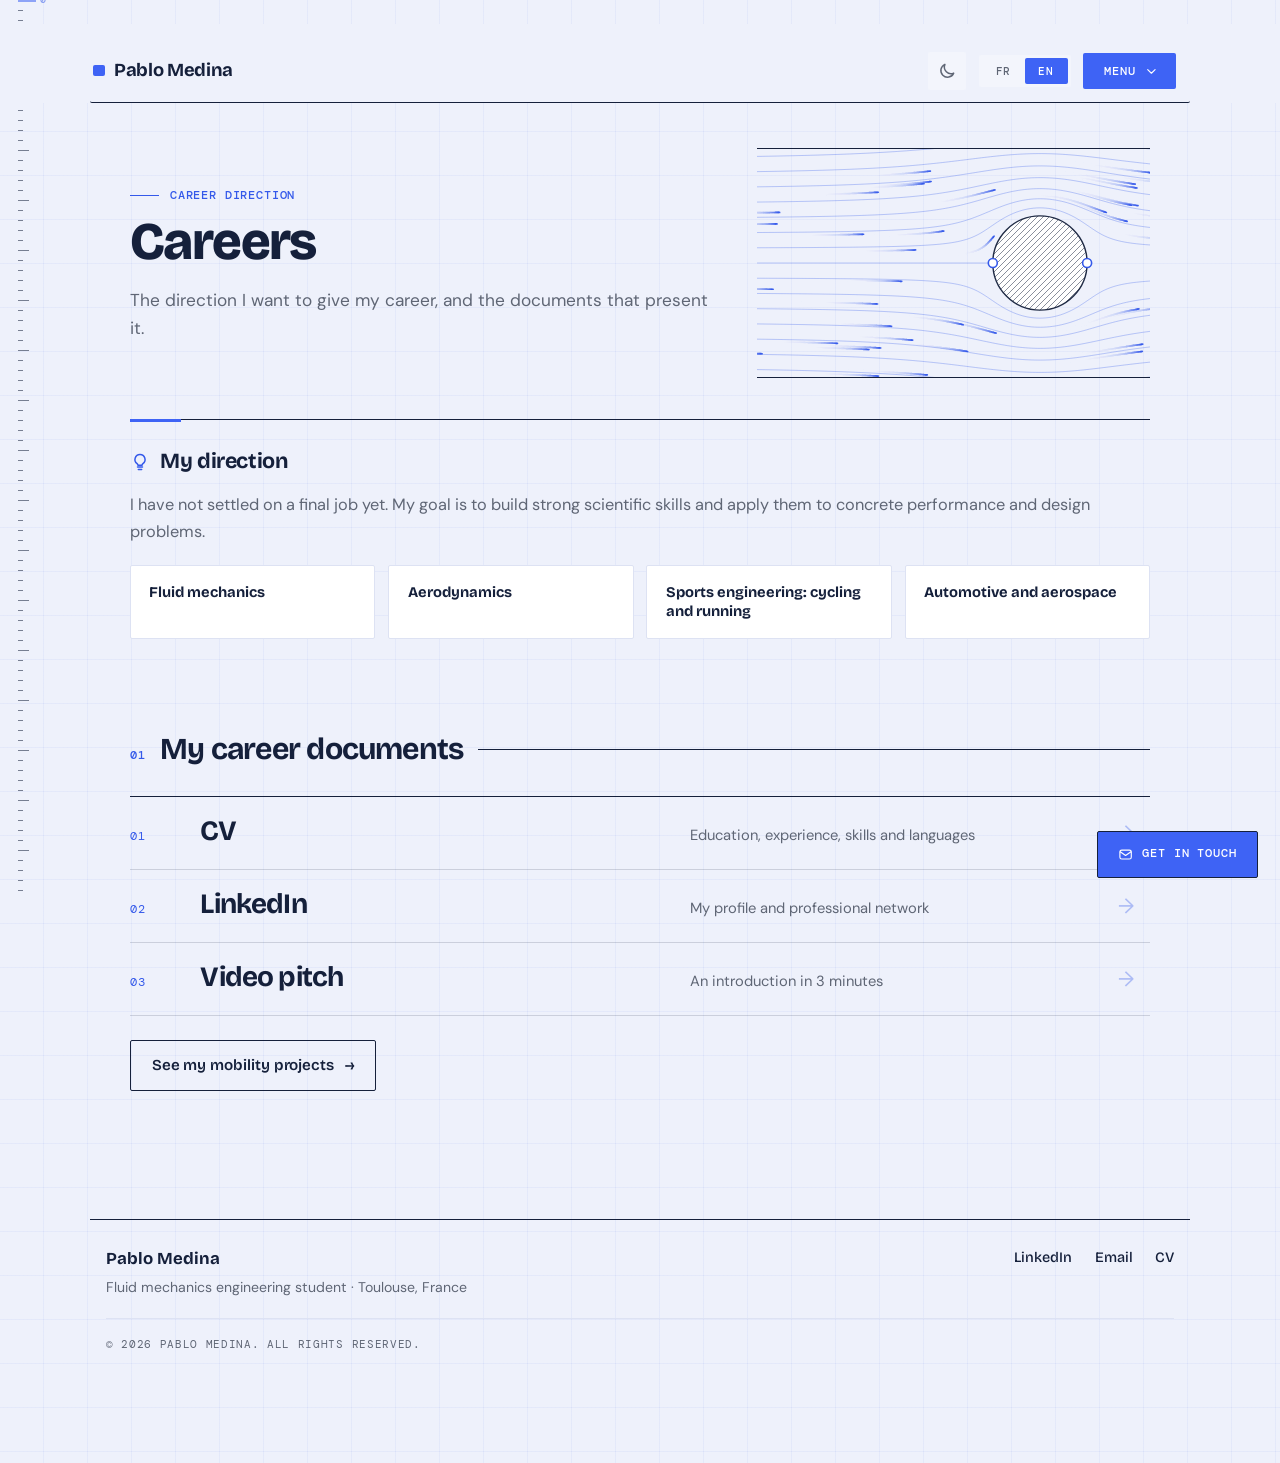
==== careers.html @ ebcaf53c "Add files via upload" ====
<!DOCTYPE html>
<html lang="fr">
<head>
<meta charset="UTF-8">
<meta name="viewport" content="width=device-width, initial-scale=1.0">
<script>try{if(localStorage.getItem('portfolio-theme')==='dark')document.documentElement.setAttribute('data-theme','dark')}catch(e){}
try{if(localStorage.getItem('portfolio-lang-v2')!=='fr'){document.documentElement.className+=' i18n-wait';setTimeout(function(){document.documentElement.className=document.documentElement.className.replace(' i18n-wait','')},1500)}}catch(e){}</script>
<style>.i18n-wait body{visibility:hidden}</style>
<title data-i18n="title_careers">Carrière — Pablo Medina</title>
<meta name="description" content="E-portfolio of Pablo Medina, fluid mechanics engineering student at ENSEEIHT: training and TIPE project, international mobility, career direction and sport.">
<meta property="og:type" content="website">
<meta property="og:site_name" content="Pablo Medina">
<meta property="og:title" content="Pablo Medina — E-portfolio">
<meta property="og:description" content="Fluid mechanics engineering student at ENSEEIHT. Training and TIPE project, international mobility, career direction and sport.">
<meta property="og:url" content="https://TON-PSEUDO.github.io/TON-DEPOT/careers.html">
<meta property="og:image" content="https://TON-PSEUDO.github.io/TON-DEPOT/og-image.png">
<meta property="og:image:width" content="1200">
<meta property="og:image:height" content="630">
<meta property="og:locale" content="en_US">
<meta property="og:locale:alternate" content="fr_FR">
<meta name="twitter:card" content="summary_large_image">
<meta name="theme-color" content="#3E63F5">
<link rel="preconnect" href="https://fonts.googleapis.com">
<link rel="preconnect" href="https://fonts.gstatic.com" crossorigin>
<link href="https://fonts.googleapis.com/css2?family=Bricolage+Grotesque:opsz,wght@12..96,500;12..96,600;12..96,700;12..96,800&family=DM+Sans:wght@400;500;600&family=DM+Mono:wght@400;500&display=swap" rel="stylesheet">
<link rel="stylesheet" href="style.css">
</head>
<body>

<header class="site-header">
  <div class="bar">
    <div class="logo"><a href="index.html">Pablo Medina</a></div>
    <div class="bar-right">
      <button type="button" class="theme-btn" aria-pressed="false"><svg class="i moon" viewBox="0 0 24 24" aria-hidden="true"><path d="M20 14.5A8 8 0 0 1 9.5 4a8 8 0 1 0 10.5 10.5z"/></svg><svg class="i sun" viewBox="0 0 24 24" aria-hidden="true"><circle cx="12" cy="12" r="4"/><path d="M12 2.5v2M12 19.5v2M4.6 4.6L6 6M18 18l1.4 1.4M2.5 12h2M19.5 12h2M4.6 19.4L6 18M18 6l1.4-1.4"/></svg><span class="sr-only" data-i18n="theme_label">Mode sombre</span></button>
      <div class="lang-switch" role="group" aria-label="Langue / Language"><button type="button" data-lang="fr" class="active" aria-pressed="true">FR</button><button type="button" data-lang="en" aria-pressed="false">EN</button></div>
      <button type="button" class="menu-btn" aria-expanded="false" aria-controls="menu-panel"><span data-i18n="menu_label">Menu</span><svg class="i" viewBox="0 0 24 24" aria-hidden="true"><path d="M6 9l6 6 6-6"/></svg></button>
    </div>
  </div>
  <nav id="menu-panel" class="menu-panel" hidden aria-label="Navigation">
    <ul class="menu-grid">
      <li><a class="menu-item" href="index.html"><span class="ico"><svg class="i" viewBox="0 0 24 24" aria-hidden="true"><path d="M3 11l9-8 9 8"/><path d="M5 10v10h14V10"/><path d="M10 20v-6h4v6"/></svg></span><span class="txt"><strong data-i18n="nav_home">Accueil</strong><span class="d" data-i18n="navd_home">Qui je suis, en un coup d'œil</span></span></a></li>
      <li><a class="menu-item" href="cours.html"><span class="ico"><svg class="i" viewBox="0 0 24 24" aria-hidden="true"><path d="M2 9l10-5 10 5-10 5z"/><path d="M6 11.5V16c0 1.5 3 3 6 3s6-1.5 6-3v-4.5"/></svg></span><span class="txt"><strong data-i18n="nav_courses">Cours d'ingénieur (projets)</strong><span class="d" data-i18n="navd_courses">Ma formation et mon TIPE sur l'amorti en course à pied</span></span></a></li>
      <li><a class="menu-item" href="civique.html"><span class="ico"><svg class="i" viewBox="0 0 24 24" aria-hidden="true"><path d="M12 20s-7-4.4-7-10a4 4 0 0 1 7-2.6A4 4 0 0 1 19 10c0 5.6-7 10-7 10z"/></svg></span><span class="txt"><strong data-i18n="nav_civic">Engagement citoyen</strong><span class="d" data-i18n="navd_civic">Fresque du Climat, clean walk et prévention HVSS</span></span></a></li>
      <li><a class="menu-item" href="mobilite.html"><span class="ico"><svg class="i" viewBox="0 0 24 24" aria-hidden="true"><circle cx="12" cy="12" r="9"/><path d="M3 12h18"/><path d="M12 3c2.8 3 2.8 15 0 18M12 3c-2.8 3-2.8 15 0 18"/></svg></span><span class="txt"><strong data-i18n="nav_mobility">Mobilité internationale</strong><span class="d" data-i18n="navd_mobility">Trois projets d'études ou de stage à l'étranger</span></span></a></li>
      <li><a class="menu-item" href="careers.html" aria-current="page"><span class="ico"><svg class="i" viewBox="0 0 24 24" aria-hidden="true"><rect x="3" y="7" width="18" height="13" rx="2"/><path d="M9 7V5a2 2 0 0 1 2-2h2a2 2 0 0 1 2 2v2M3 13h18"/></svg></span><span class="txt"><strong data-i18n="nav_careers">Carrière</strong><span class="d" data-i18n="navd_careers">Mon projet professionnel, CV, LinkedIn et pitch</span></span></a></li>
      <li><a class="menu-item" href="sport.html"><span class="ico"><svg class="i" viewBox="0 0 24 24" aria-hidden="true"><path d="M3 12h4l2.5-6 4 12 2.5-6H21"/></svg></span><span class="txt"><strong data-i18n="nav_sport">Sport et centres d'intérêt</strong><span class="d" data-i18n="navd_sport">La course à pied, le vélo et le cinéma</span></span></a></li>
    </ul>
  </nav>
</header>

<main class="page-card pg-careers">
  <div class="content">
    <div class="page-head">
      <div class="ph-text">
      
      <div class="eyebrow" data-i18n="car_eyebrow">Projet professionnel</div>
      <h1 class="page-title" data-i18n="car_h1">Carrière</h1>
      <p class="dek" data-i18n="car_dek">La direction que je souhaite donner à mon parcours, et les documents qui la présentent.</p>
      
      </div>
      <figure class="flowfig head-fig" data-flow="cyl"></figure>
    </div>

    <div class="record">
      <h2><span class="ico"><svg class="i" viewBox="0 0 24 24" aria-hidden="true"><path d="M9 18h6M10 21h4M12 3a6 6 0 0 0-3.5 10.9c.6.5 1 1.2 1 2.1h5c0-.9.4-1.6 1-2.1A6 6 0 0 0 12 3z"/></svg></span><span data-i18n="car_h">Ma direction</span></h2>
      <p style="margin:0.8rem 0 0;" data-i18n="car_p1">Je n'ai pas encore arrêté de métier définitif. Mon objectif est de développer des compétences scientifiques solides et de les appliquer à des problématiques concrètes de performance et de conception.</p>
      <div class="interests"><div class="fact"><span class="ico"><svg class="i" viewBox="0 0 24 24" aria-hidden="true"><path d="M9 18h6M10 21h4M12 3a6 6 0 0 0-3.5 10.9c.6.5 1 1.2 1 2.1h5c0-.9.4-1.6 1-2.1A6 6 0 0 0 12 3z"/></svg></span><strong data-i18n="car_i1">Mécanique des fluides</strong></div><div class="fact"><span class="ico"><svg class="i" viewBox="0 0 24 24" aria-hidden="true"><path d="M13 2L4 14h7l-1 8 9-12h-7z"/></svg></span><strong data-i18n="car_i2">Aérodynamique</strong></div><div class="fact"><span class="ico"><svg class="i" viewBox="0 0 24 24" aria-hidden="true"><path d="M3 12h4l2.5-6 4 12 2.5-6H21"/></svg></span><strong data-i18n="car_i3">Ingénierie du sport : cyclisme et course à pied</strong></div><div class="fact"><span class="ico"><svg class="i" viewBox="0 0 24 24" aria-hidden="true"><path d="M14.5 6.5a4 4 0 0 0-5 5L4 17l3 3 5.5-5.5a4 4 0 0 0 5-5L15 12l-3-3z"/></svg></span><strong data-i18n="car_i4">Automobile et aéronautique</strong></div></div>
    </div>

<h2 class="section-title" data-i18n="car_docs_h">Mes documents de carrière</h2>

    <div class="tiles">
      <a class="tile" href="cv.html"><span class="num">01</span><span class="tt"><strong data-i18n="nav_cv">CV</strong><span class="d" data-i18n="navd_cv">Formation, expérience, compétences et langues</span></span><span class="go" aria-hidden="true">→</span></a><a class="tile" href="linkedin.html"><span class="num">02</span><span class="tt"><strong data-i18n="nav_linkedin">LinkedIn</strong><span class="d" data-i18n="navd_linkedin">Mon profil et mon réseau professionnel</span></span><span class="go" aria-hidden="true">→</span></a><a class="tile" href="pitch.html"><span class="num">03</span><span class="tt"><strong data-i18n="nav_pitch">Pitch vidéo</strong><span class="d" data-i18n="navd_pitch">Me présenter en 3 minutes</span></span><span class="go" aria-hidden="true">→</span></a>
    </div>

    <div class="actions">
      <a class="btn ghost" href="mobilite.html" data-i18n="car_btn_mob">Voir mes projets de mobilité</a>
    </div>
  </div>
</main>

<footer class="site-footer">
  <div class="foot-main">
    <div>
      <div class="foot-name">Pablo Medina</div>
      <p data-i18n="foot_tag">Étudiant en ingénierie de mécanique des fluides · Toulouse, France</p>
    </div>
    <div class="foot-links">
      <a href="https://www.linkedin.com/in/pablo-medina-555391437" target="_blank" rel="noopener">LinkedIn</a>
      <a href="mailto:pablo.medina.perso@gmail.com" data-i18n="email_label">Email</a>
      <a href="cv.html" data-i18n="nav_cv">CV</a>
    </div>
  </div>
  <p class="foot-copy" data-i18n="foot_copy">© 2026 Pablo Medina. Tous droits réservés.</p>
</footer>
<a class="fab" href="mailto:pablo.medina.perso@gmail.com?subject=Contact%20via%20ton%20portfolio" aria-label="Contact" aria-haspopup="true"><svg class="i" viewBox="0 0 24 24" aria-hidden="true"><rect x="3" y="5" width="18" height="14" rx="3"/><path d="M3.5 7.5l8.5 6 8.5-6"/></svg><span data-i18n="fab_label">Me contacter</span></a>
<div class="fab-pop" hidden><p data-i18n="fab_write">Écris-moi à</p><strong class="addr">pablo.medina.perso@gmail.com</strong><div class="fab-actions"><button type="button" class="copy"><span class="t1" data-i18n="fab_copy">Copier l'adresse</span><span class="t2" data-i18n="fab_copied">Copié !</span></button><a href="https://mail.google.com/mail/?view=cm&amp;fs=1&amp;to=pablo.medina.perso@gmail.com&amp;su=Contact%20via%20ton%20portfolio" target="_blank" rel="noopener" data-i18n="fab_gmail">Ouvrir Gmail</a><a href="mailto:pablo.medina.perso@gmail.com?subject=Contact%20via%20ton%20portfolio" data-i18n="fab_app">Application mail</a></div></div>

<script src="menu.js"></script>
<script src="effects.js"></script>
<script src="flow.js"></script>
<script src="i18n.js"></script>
</body>
</html>
---- style.css ----
/* ==========================================================
   E-portfolio — carte blanche sur fond lavande, accent bleu
   ========================================================== */

:root {
  --bg: #EEF1FB;
  --card: #FFFFFF;
  --tint: #F3F5FC;
  --ink: #15203B;
  --ink-soft: #5F6675;
  --accent: #3459EA;
  --accent-dark: #2F4FD1;
  --accent-soft: #E7ECFF;
  --accent-fill: #3E63F5;
  --accent-fill-hover: #2F4FD1;
  --line: #ECEEF5;
  --track: #D5DCF4;
  --track-2: #D9DFF5;
  --rule: #DDE2F3;
  --fact-bg: rgba(255, 255, 255, 0.88);
  --map-dot: #C5CEEE;
  --max-w: 1100px;
  --font-display: "Bricolage Grotesque", "Segoe UI", system-ui, sans-serif;
  --font-body: "DM Sans", "Segoe UI", system-ui, sans-serif;
  --font-mono: "DM Mono", ui-monospace, "SFMono-Regular", Menlo, monospace;
  --r: 6px;
  --grid: rgba(52, 89, 234, 0.055);
  color-scheme: light;
}

/* Thème sombre : mêmes bleus, fonds nuit. --accent devient plus clair (texte lisible),
   --accent-fill reste le bleu d'origine (aplats avec texte blanc). */
:root[data-theme="dark"] {
  color-scheme: dark;
  --bg: #0B0F1D;
  --card: #141A2E;
  --tint: #1A2240;
  --ink: #E8ECFA;
  --ink-soft: #9DA8C7;
  --accent: #8BA0FF;
  --accent-dark: #5877FF;
  --accent-soft: #222C58;
  --accent-fill: #3E63F5;
  --accent-fill-hover: #5877FF;
  --line: #262F52;
  --track: #2E3A66;
  --track-2: #2A3560;
  --rule: #2A3458;
  --fact-bg: rgba(20, 26, 46, 0.82);
  --map-dot: #2B365F;
  --grid: rgba(139, 160, 255, 0.07);
}

* { box-sizing: border-box; }

html { scroll-behavior: smooth; }

body {
  margin: 0;
  padding: 2.5rem 1.5rem 2rem;
  background: var(--bg);
  color: var(--ink);
  font-family: var(--font-body);
  line-height: 1.6;
}

h1, h2, h3, .display {
  font-family: var(--font-display);
  font-weight: 700;
  color: var(--ink);
  margin: 0;
}

p { color: var(--ink-soft); margin: 0 0 1rem; }

a { color: var(--accent); text-decoration: none; }
a:hover { text-decoration: underline; }

:focus-visible { outline: 2px solid var(--accent); outline-offset: 3px; }

svg.i {
  width: 1.25em;
  height: 1.25em;
  fill: none;
  stroke: currentColor;
  stroke-width: 1.8;
  stroke-linecap: round;
  stroke-linejoin: round;
  flex: none;
}

/* ---------- Header: reste visible en haut de l'écran ---------- */

.site-header {
  position: sticky;
  top: 0.75rem;
  z-index: 50;
  max-width: var(--max-w);
  margin: 0 auto 1.25rem;
}

.bar {
  display: flex;
  align-items: center;
  justify-content: space-between;
  gap: 1rem;
  background: var(--card);
  border-radius: 18px;
  padding: 0.75rem 0.85rem 0.75rem 1.6rem;
  box-shadow: 0 18px 40px -26px rgba(21, 32, 59, 0.38);
}

.logo {
  font-family: var(--font-display);
  font-weight: 700;
  font-size: 1.15rem;
}
.logo a { color: var(--ink); }
.logo a:hover { text-decoration: none; }

.bar-right { display: flex; align-items: center; gap: 0.8rem; }

.lang-switch {
  display: inline-flex;
  background: var(--tint);
  border-radius: 999px;
  padding: 3px;
}
.lang-switch button {
  font-family: var(--font-display);
  font-weight: 600;
  font-size: 0.8rem;
  border: 0;
  background: transparent;
  color: var(--ink-soft);
  padding: 0.35rem 0.85rem;
  border-radius: 999px;
  cursor: pointer;
}
.lang-switch button:hover:not(.active) { color: var(--accent); }
.lang-switch button.active { background: var(--accent-fill); color: #fff; }

.menu-btn {
  display: inline-flex;
  align-items: center;
  gap: 0.5rem;
  font-family: var(--font-display);
  font-weight: 600;
  font-size: 0.88rem;
  color: #fff;
  background: var(--accent-fill);
  border: 0;
  border-radius: 999px;
  padding: 0.6rem 1.1rem 0.6rem 1.3rem;
  cursor: pointer;
}
.menu-btn:hover { background: var(--accent-fill-hover); }
.menu-btn svg { transition: transform 0.2s; }
.menu-btn[aria-expanded="true"] svg { transform: rotate(180deg); }

.menu-panel {
  position: absolute;
  left: 0;
  right: 0;
  top: calc(100% + 0.6rem);
  background: var(--card);
  border-radius: 22px;
  padding: 0.9rem;
  box-shadow: 0 34px 60px -30px rgba(21, 32, 59, 0.45);
}
.menu-panel[hidden] { display: none; }
.menu-panel:not([hidden]) { animation: menu-in 0.18s ease-out; }
@keyframes menu-in {
  from { opacity: 0; transform: translateY(-6px); }
  to { opacity: 1; transform: none; }
}

.menu-grid {
  display: grid;
  grid-template-columns: repeat(2, 1fr);
  gap: 0.3rem;
  list-style: none;
  margin: 0;
  padding: 0;
}

.menu-item {
  display: flex;
  align-items: flex-start;
  gap: 0.9rem;
  padding: 0.85rem 1rem;
  border-radius: 14px;
  color: var(--ink);
}
.menu-item:hover { background: var(--tint); text-decoration: none; }
.menu-item[aria-current="page"] { background: var(--accent-soft); }
.menu-item .ico {
  width: 42px;
  height: 42px;
  border-radius: 12px;
  background: var(--accent-soft);
  color: var(--accent);
  display: grid;
  place-items: center;
  flex: none;
}
.menu-item[aria-current="page"] .ico { background: var(--accent-fill); color: #fff; }
.menu-item strong {
  display: block;
  font-family: var(--font-display);
  font-weight: 600;
  font-size: 0.95rem;
}
.menu-item .d {
  display: block;
  font-size: 0.85rem;
  line-height: 1.4;
  color: var(--ink-soft);
}

/* ---------- Page card ---------- */

.page-card {
  max-width: var(--max-w);
  margin: 0 auto;
  background: var(--card);
  border-radius: 28px;
  box-shadow: 0 40px 70px -40px rgba(21, 32, 59, 0.22);
  overflow: hidden;
}

.content {
  --px: 2.5rem;
  --pt: 3.5rem;
  position: relative;
  padding: var(--pt) var(--px) 4.5rem;
}

.eyebrow {
  font-family: var(--font-display);
  font-weight: 600;
  font-size: 0.85rem;
  color: var(--accent);
  margin-bottom: 0.6rem;
}

h1.page-title {
  font-size: clamp(1.8rem, 3.5vw, 2.3rem);
  margin-bottom: 1rem;
}

.dek { max-width: 56ch; font-size: 1.02rem; }

/* ---------- Lignes de courant (écoulement autour d'un cylindre) ---------- */

.flow {
  position: absolute;
  inset: 0;
  width: 100%;
  height: 100%;
  z-index: 0;
  pointer-events: none;
  -webkit-mask-image: linear-gradient(90deg, transparent 12%, #000 58%);
  mask-image: linear-gradient(90deg, transparent 12%, #000 58%);
}
.flow .line { fill: none; stroke: var(--accent); stroke-linecap: round; }
.flow .line.solid { stroke-width: 1.4; stroke-opacity: 0.14; }
.flow .line.dash {
  stroke-width: 2.2;
  stroke-opacity: 0.38;
  stroke-dasharray: 1 13;
  animation: flow calc(2.2s + var(--n, 0) * 0.32s) linear infinite;
}
.flow .body { fill: var(--accent-soft); fill-opacity: 0.6; }
@keyframes flow { to { stroke-dashoffset: -28; } }

/* ---------- Accueil ---------- */

.hero-zone {
  position: relative;
  margin: calc(-1 * var(--pt)) calc(-1 * var(--px)) 0;
  padding: calc(var(--pt) + 0.5rem) var(--px) 2.4rem;
}

.hero {
  position: relative;
  z-index: 1;
  display: grid;
  grid-template-columns: 1.25fr 0.75fr;
  gap: 2.5rem;
  align-items: center;
}

.hero h1 {
  font-size: clamp(1.9rem, 3vw, 2.45rem);
  line-height: 1.18;
  margin-bottom: 1.5rem;
}
.hero h1 .accent { color: var(--accent); }

.hero .dek { font-size: 1.05rem; margin-bottom: 1.8rem; }

.btn {
  display: inline-block;
  padding: 0.85rem 1.7rem;
  border-radius: 10px;
  font-family: var(--font-display);
  font-weight: 600;
  font-size: 0.95rem;
  border: 2px solid var(--accent);
}
.btn.primary { background: var(--accent-fill); border-color: var(--accent-fill); color: #fff; }
.btn.primary:hover { background: var(--accent-fill-hover); border-color: var(--accent-fill-hover); text-decoration: none; }
.btn.ghost { color: var(--accent); background: transparent; }
.btn.ghost:hover { background: var(--accent-soft); text-decoration: none; }

.actions { display: flex; gap: 1rem; flex-wrap: wrap; margin-top: 1.5rem; }
.hero .actions { margin-top: 0; }

.social-row { display: flex; gap: 1.4rem; margin-top: 2rem; }
.social-row a {
  font-family: var(--font-display);
  font-weight: 600;
  font-size: 0.92rem;
  color: var(--ink);
}
.social-row a:hover { color: var(--accent); text-decoration: none; }

/* Photo : rectangle arrondi, aplat bleu incliné derrière */

.photo-block {
  position: relative;
  width: 100%;
  max-width: 340px;
  margin: 0 auto;
  aspect-ratio: 4 / 5;
}
.photo-block .backdrop {
  position: absolute;
  inset: 0;
  background: var(--accent-fill);
  border-radius: 32px;
  transform: rotate(-6deg);
}
.photo-block .frame {
  position: absolute;
  inset: 0;
  border-radius: 28px;
  overflow: hidden;
  background: var(--tint);
  border: 6px solid var(--card);
}
.photo-block img { width: 100%; height: 100%; object-fit: cover; display: block; }
.photo-block .placeholder {
  width: 100%;
  height: 100%;
  display: flex;
  align-items: center;
  justify-content: center;
  font-family: var(--font-display);
  font-size: 0.85rem;
  color: var(--ink-soft);
  text-align: center;
  padding: 1.5rem;
}
.photo-tag {
  position: absolute;
  left: -18px;
  bottom: 24px;
  z-index: 2;
  display: inline-flex;
  align-items: center;
  gap: 0.45rem;
  background: var(--card);
  border-radius: 999px;
  padding: 0.5rem 0.95rem;
  font-family: var(--font-display);
  font-weight: 600;
  font-size: 0.8rem;
  color: var(--ink);
  box-shadow: 0 14px 30px -14px rgba(21, 32, 59, 0.5);
}
.photo-tag svg { color: var(--accent); }

.facts {
  position: relative;
  z-index: 1;
  display: grid;
  grid-template-columns: repeat(4, 1fr);
  gap: 0.9rem;
  margin-top: 2.8rem;
}
.fact {
  background: var(--fact-bg);
  border: 1px solid var(--line);
  border-radius: 16px;
  padding: 1.05rem 1.15rem;
}
.fact .ico { color: var(--accent); display: block; margin-bottom: 0.55rem; font-size: 1.15rem; }
.fact strong {
  display: block;
  font-family: var(--font-display);
  font-weight: 700;
  font-size: 1rem;
  color: var(--ink);
}
.fact span.d { display: block; font-size: 0.85rem; line-height: 1.45; color: var(--ink-soft); margin-top: 0.15rem; }

.section-title { font-size: 1.4rem; margin: 2.6rem 0 1.1rem; }

.tiles {
  display: grid;
  grid-template-columns: repeat(6, 1fr);
  gap: 1rem;
}
a.tile {
  display: flex;
  flex-direction: column;
  gap: 0.8rem;
  padding: 1.3rem 1.4rem;
  background: var(--tint);
  border-radius: 18px;
  border: 2px solid transparent;
  color: var(--ink);
}
a.tile:hover { border-color: var(--accent); text-decoration: none; }
a.tile { grid-column: span 2; }
a.tile.wide { grid-column: span 4; }
a.tile.full { grid-column: span 6; flex-direction: row; align-items: center; gap: 1.2rem; }
a.tile .ico {
  width: 44px;
  height: 44px;
  border-radius: 13px;
  background: var(--accent-fill);
  color: #fff;
  display: grid;
  place-items: center;
}
a.tile strong {
  display: block;
  font-family: var(--font-display);
  font-weight: 700;
  font-size: 1.05rem;
}
a.tile .d { display: block; font-size: 0.9rem; line-height: 1.5; color: var(--ink-soft); margin-top: 0.15rem; }

.chips { display: flex; flex-wrap: wrap; gap: 0.6rem; }
.chip {
  display: inline-flex;
  align-items: center;
  gap: 0.5rem;
  padding: 0.5rem 1rem;
  border-radius: 999px;
  background: var(--accent-soft);
  color: var(--accent);
  font-family: var(--font-display);
  font-weight: 600;
  font-size: 0.85rem;
}
.chip.plain { background: var(--card); color: var(--ink); border: 1px solid var(--line); }

/* ---------- Pages intérieures ---------- */

.page-head {
  position: relative;
  overflow: hidden;
  margin: calc(-1 * var(--pt)) calc(-1 * var(--px)) 2rem;
  padding: calc(var(--pt) - 0.6rem) var(--px) 2.2rem;
  background: linear-gradient(180deg, var(--tint), var(--card));
  border-bottom: 1px solid var(--line);
}
.page-head > :not(.flow) { position: relative; z-index: 1; }
.page-head .dek { margin-bottom: 0; }

.record {
  background: var(--tint);
  border-radius: 18px;
  padding: 1.6rem 1.8rem;
  margin-bottom: 1.2rem;
}
.record h2 {
  display: flex;
  align-items: center;
  gap: 0.65rem;
  font-size: 1.1rem;
  margin-bottom: 0.3rem;
}
.record h2 .ico {
  width: 34px;
  height: 34px;
  border-radius: 10px;
  background: var(--accent-soft);
  color: var(--accent);
  display: grid;
  place-items: center;
  font-size: 1rem;
}
.record .meta {
  font-family: var(--font-display);
  font-weight: 600;
  font-size: 0.82rem;
  color: var(--accent);
  margin-bottom: 0.7rem;
}
.record .fields { display: grid; gap: 0.4rem; margin: 1rem 0 0; font-size: 0.92rem; }
.record .fields dt {
  display: inline;
  font-family: var(--font-display);
  font-weight: 600;
  color: var(--ink);
}
.record .fields dd { display: inline; margin: 0 0 0 0.3rem; color: var(--ink-soft); }

.grid-2 {
  display: grid;
  grid-template-columns: 1fr 1fr;
  gap: 1.2rem;
  margin-bottom: 1.2rem;
}
.grid-2 .record { margin-bottom: 0; }
.stack { display: grid; gap: 1.2rem; align-content: start; }
.skill-list.cols-3 { grid-template-columns: repeat(3, 1fr); gap: 1.4rem; }

/* Frise chronologique */

.timeline {
  list-style: none;
  margin: 0.9rem 0 0;
  padding: 0 0 0 1.6rem;
  position: relative;
}
.timeline::before {
  content: "";
  position: absolute;
  left: 5px;
  top: 0.55rem;
  bottom: 0.55rem;
  width: 2px;
  background: var(--track);
}
.timeline li { position: relative; padding: 0 0 1.4rem; }
.timeline li:last-child { padding-bottom: 0; }
.timeline li::before {
  content: "";
  position: absolute;
  left: -1.6rem;
  top: 0.4rem;
  width: 12px;
  height: 12px;
  border-radius: 50%;
  background: var(--card);
  border: 3px solid var(--accent);
}
.timeline li.now::before { background: var(--accent-fill); box-shadow: 0 0 0 5px var(--accent-soft); }
.timeline h3 { font-size: 1rem; margin-bottom: 0.1rem; }
.timeline .meta { margin-bottom: 0.35rem; }
.timeline p { margin: 0; font-size: 0.93rem; }
.tag {
  display: inline-block;
  margin-left: 0.5rem;
  padding: 0.12rem 0.65rem;
  border-radius: 999px;
  background: var(--accent-fill);
  color: #fff;
  font-family: var(--font-display);
  font-weight: 600;
  font-size: 0.7rem;
  vertical-align: middle;
}

.skill-list { list-style: none; margin: 0.8rem 0 0; padding: 0; display: grid; gap: 0.95rem; }
.skill-list strong {
  display: block;
  font-family: var(--font-display);
  font-weight: 600;
  font-size: 0.95rem;
  color: var(--ink);
}
.skill-list span { font-size: 0.9rem; color: var(--ink-soft); }
.record .chips { margin-top: 1.1rem; }

.lang { margin-top: 1rem; }
.lang-top { display: flex; justify-content: space-between; gap: 1rem; font-size: 0.9rem; color: var(--ink-soft); }
.lang-top strong { font-family: var(--font-display); font-weight: 600; font-size: 0.95rem; color: var(--ink); }
.level { display: grid; grid-template-columns: repeat(6, 1fr); gap: 4px; margin-top: 0.4rem; }
.level i { height: 7px; border-radius: 4px; background: var(--track-2); }
.level i.on { background: var(--accent-fill); }
.scale {
  display: grid;
  grid-template-columns: repeat(6, 1fr);
  gap: 4px;
  margin-top: 0.35rem;
  font-size: 0.7rem;
  color: var(--ink-soft);
  text-align: center;
}

/* Page LinkedIn */

.link-card { display: flex; gap: 1.3rem; align-items: flex-start; }
.link-card .big {
  width: 58px;
  height: 58px;
  border-radius: 16px;
  background: var(--accent-fill);
  color: #fff;
  display: grid;
  place-items: center;
  flex: none;
  font-size: 1.5rem;
}
.link-card h2 { margin-bottom: 0.4rem; font-size: 1.15rem; }
.link-card .url { font-family: var(--font-display); font-weight: 500; font-size: 0.88rem; color: var(--ink); margin-bottom: 0.6rem; }

/* Vidéo */

.video-frame {
  position: relative;
  width: 100%;
  padding-top: 56.25%;
  background: var(--tint);
  border-radius: 20px;
  overflow: hidden;
  margin-top: 0.5rem;
}
.video-frame iframe { position: absolute; top: 0; left: 0; width: 100%; height: 100%; border: 0; }

/* ---------- Pied de page ---------- */

.site-footer {
  max-width: var(--max-w);
  margin: 1.6rem auto 0;
  padding: 1.4rem 1rem 0.5rem;
  color: var(--ink-soft);
  font-size: 0.88rem;
}
.foot-main { display: flex; justify-content: space-between; align-items: flex-start; gap: 1.5rem; flex-wrap: wrap; }
.foot-name { font-family: var(--font-display); font-weight: 700; font-size: 1.05rem; color: var(--ink); }
.site-footer p { margin: 0.2rem 0 0; }
.foot-links { display: flex; gap: 1.4rem; flex-wrap: wrap; font-family: var(--font-display); font-weight: 500; font-size: 0.9rem; }
.foot-links a { color: var(--ink); }
.foot-links a:hover { color: var(--accent); text-decoration: none; }
.site-footer .foot-copy { margin: 1.2rem 0 0; padding-top: 1rem; border-top: 1px solid var(--rule); font-size: 0.8rem; }

/* ---------- Bouton mode sombre ---------- */

.sr-only {
  position: absolute;
  width: 1px;
  height: 1px;
  padding: 0;
  margin: -1px;
  overflow: hidden;
  clip: rect(0, 0, 0, 0);
  white-space: nowrap;
  border: 0;
}

.theme-btn {
  display: grid;
  place-items: center;
  width: 38px;
  height: 38px;
  border: 0;
  border-radius: 999px;
  background: var(--tint);
  color: var(--ink-soft);
  cursor: pointer;
  font-size: 1rem;
}
.theme-btn:hover { color: var(--accent); }
.theme-btn .sun { display: none; }
:root[data-theme="dark"] .theme-btn .moon { display: none; }
:root[data-theme="dark"] .theme-btn .sun { display: block; }

/* ---------- Page « Apprendre à me connaître » ---------- */

.route { display: flex; margin-top: 1.4rem; }
.route .stop { flex: 1; position: relative; text-align: center; padding: 1.7rem 0.4rem 0; }
.route .stop::before {
  content: "";
  position: absolute;
  top: 0;
  left: 50%;
  width: 14px;
  height: 14px;
  margin-left: -7px;
  border-radius: 50%;
  background: var(--card);
  border: 3px solid var(--accent-fill);
}
.route .stop.now::before { background: var(--accent-fill); box-shadow: 0 0 0 5px var(--accent-soft); }
.route .stop:not(:last-child)::after {
  content: "";
  position: absolute;
  top: 6px;
  left: calc(50% + 12px);
  width: calc(100% - 24px);
  height: 2px;
  background: var(--track);
}
.route strong { display: block; font-family: var(--font-display); font-weight: 700; font-size: 1.05rem; color: var(--ink); }
.route .d { display: block; font-size: 0.85rem; line-height: 1.45; color: var(--ink-soft); margin-top: 0.15rem; }

.hobbies { display: grid; grid-template-columns: repeat(auto-fit, minmax(240px, 1fr)); gap: 1.2rem; margin-bottom: 1.2rem; }
.hobbies .record { margin-bottom: 0; display: flex; flex-direction: column; }
.hobbies .record p { margin: 0.7rem 0 0.9rem; font-size: 0.93rem; }
.hobbies .record .fill { margin-top: auto; }

.fill {
  display: flex;
  gap: 0.5rem;
  align-items: flex-start;
  margin-top: 0.9rem;
  padding: 0.6rem 0.85rem;
  border: 1.5px dashed var(--accent);
  border-radius: 12px;
  color: var(--accent);
  font-family: var(--font-display);
  font-weight: 500;
  font-size: 0.82rem;
  line-height: 1.4;
}

.qa { margin: 0.9rem 0 0; display: grid; gap: 1rem; }
.qa dt { font-family: var(--font-display); font-weight: 600; font-size: 0.95rem; color: var(--ink); }
.qa dd { margin: 0; }
.qa .fill { margin-top: 0.4rem; }

/* ---------- Carte de la mobilité ---------- */

.worldmap { position: relative; margin-top: 1.2rem; aspect-ratio: 1000 / 394.4; }
.worldmap .land { position: absolute; inset: 0; width: 100%; height: 100%; }
.worldmap .land path { fill: none; stroke: var(--map-dot); stroke-width: 4.6; stroke-linecap: round; }
.worldmap .arcs { position: absolute; inset: 0; width: 100%; height: 100%; pointer-events: none; overflow: visible; }
.worldmap .arc {
  fill: none;
  stroke: var(--accent);
  stroke-width: 1.8;
  stroke-linecap: round;
  stroke-dasharray: 2 8;
  stroke-opacity: 0.85;
  animation: arcflow 1.6s linear infinite;
}
@keyframes arcflow { to { stroke-dashoffset: -20; } }

.pin { position: absolute; transform: translate(-50%, -50%); display: grid; place-items: center; }
a.pin {
  width: 30px;
  height: 30px;
  border-radius: 50%;
  background: var(--accent-fill);
  color: #fff;
  font-family: var(--font-display);
  font-weight: 700;
  font-size: 0.82rem;
  box-shadow: 0 0 0 5px var(--accent-soft), 0 8px 18px -8px rgba(21, 32, 59, 0.6);
}
a.pin:hover { background: var(--accent-fill-hover); text-decoration: none; }
.pin.origin {
  width: 12px;
  height: 12px;
  border-radius: 50%;
  background: var(--ink);
  box-shadow: 0 0 0 4px var(--accent-soft);
}
.pin.origin::after {
  content: "";
  position: absolute;
  inset: -4px;
  border-radius: 50%;
  border: 2px solid var(--accent);
  animation: ping 2.4s ease-out infinite;
}
@keyframes ping { from { transform: scale(0.6); opacity: 0.9; } to { transform: scale(2.6); opacity: 0; } }
.pin .lbl {
  position: absolute;
  bottom: calc(100% + 9px);
  left: 50%;
  transform: translateX(-50%);
  white-space: nowrap;
  background: var(--card);
  color: var(--ink);
  border: 1px solid var(--line);
  border-radius: 999px;
  padding: 0.2rem 0.7rem;
  font-family: var(--font-display);
  font-weight: 600;
  font-size: 0.74rem;
  line-height: 1.4;
  box-shadow: 0 10px 22px -12px rgba(21, 32, 59, 0.55);
  pointer-events: none;
}
a.pin .lbl { opacity: 0; transition: opacity 0.15s; }
a.pin:hover .lbl, a.pin:focus-visible .lbl { opacity: 1; }

.record[id] { scroll-margin-top: 6.5rem; }
.record.flash { animation: flash 1.4s ease-out; }
@keyframes flash {
  0% { box-shadow: 0 0 0 0 var(--accent); }
  30% { box-shadow: 0 0 0 4px var(--accent); }
  100% { box-shadow: 0 0 0 0 transparent; }
}

/* ---------- Mobile ---------- */

@media (max-width: 860px) {
  .tiles { grid-template-columns: repeat(2, 1fr); }
  a.tile { grid-column: span 1; }
  a.tile.wide, a.tile.full { grid-column: span 2; }
  .facts { grid-template-columns: repeat(2, 1fr); }
}

@media (max-width: 760px) {
  body { padding: 1rem 0.8rem 1.5rem; }
  .bar { padding: 0.65rem 0.7rem 0.65rem 1.2rem; }
  .logo { font-size: 1rem; }
  .menu-grid { grid-template-columns: 1fr; }
  .content { --px: 1.4rem; --pt: 2.4rem; padding-bottom: 3rem; }
  .hero { grid-template-columns: 1fr; }
  .photo-block { max-width: 260px; order: -1; }
  .photo-tag { left: 0; }
  .hero-zone .flow { display: none; }
  .skill-list.cols-3 { grid-template-columns: 1fr; }
  .tiles { grid-template-columns: 1fr; }
  a.tile, a.tile.wide, a.tile.full { grid-column: auto; }
  a.tile.full { flex-direction: column; align-items: flex-start; gap: 0.8rem; }
  .grid-2 { grid-template-columns: 1fr; }
  .record { padding: 1.3rem 1.3rem; }
  .link-card { flex-direction: column; }
}

@media (max-width: 420px) {
  .lang-switch button { padding: 0.35rem 0.65rem; }
  .menu-btn { padding: 0.55rem 0.95rem; }
}

@media (max-width: 340px) {
  .facts { grid-template-columns: 1fr; }
}

@media (prefers-reduced-motion: reduce) {
  html { scroll-behavior: auto; }
  .flow .line.dash, .worldmap .arc, .pin.origin::after { animation: none; }
  .record.flash { animation: none; box-shadow: 0 0 0 3px var(--accent); }
  .menu-panel:not([hidden]) { animation: none; }
  .menu-btn svg { transition: none; }
}

@media (max-width: 760px) {
  .route .stop { padding-left: 0.1rem; padding-right: 0.1rem; }
  .route strong { font-size: 0.95rem; }
  .route .d { font-size: 0.78rem; }
  .pin .lbl { font-size: 0.7rem; padding: 0.15rem 0.55rem; }
  a.pin { width: 26px; height: 26px; font-size: 0.75rem; }
}

/* ---------- Bouton « Me contacter » flottant ---------- */

.fab {
  position: fixed;
  right: 1.4rem;
  bottom: 1.4rem;
  z-index: 40;
  display: inline-flex;
  align-items: center;
  gap: 0.55rem;
  padding: 0.8rem 1.25rem;
  border-radius: 999px;
  background: var(--accent-fill);
  color: #fff;
  font-family: var(--font-display);
  font-weight: 600;
  font-size: 0.9rem;
  box-shadow: 0 16px 30px -14px rgba(62, 99, 245, 0.75);
  transition: transform 0.2s, opacity 0.2s, background 0.2s;
}
.fab:hover { background: var(--accent-fill-hover); text-decoration: none; transform: translateY(-2px); }
.fab.away { opacity: 0; transform: translateY(12px); pointer-events: none; }

@media (max-width: 760px) {
  .fab { right: 0.9rem; bottom: 0.9rem; padding: 0.85rem; }
  .fab span { position: absolute; width: 1px; height: 1px; overflow: hidden; clip: rect(0, 0, 0, 0); white-space: nowrap; }
}

/* ---------- Transitions entre les pages ---------- */

@view-transition { navigation: auto; }
.site-header { view-transition-name: site-header; }
.fab { view-transition-name: fab; }

.content { animation: page-in 0.4s ease-out both; }
@keyframes page-in {
  from { opacity: 0; transform: translateY(10px); }
  to { opacity: 1; transform: none; }
}

@media (prefers-reduced-motion: reduce) {
  .content { animation: none; }
  .fab { transition: none; }
  ::view-transition-group(*), ::view-transition-old(*), ::view-transition-new(*) { animation: none; }
}

/* ---------- Projets de mobilité : fiches détaillées ---------- */

.record.mob { display: grid; grid-template-columns: 260px 1fr; gap: 1.8rem; align-items: start; }
.mob-photo {
  position: relative;
  aspect-ratio: 4 / 5;
  border-radius: 16px;
  overflow: hidden;
  background: linear-gradient(160deg, var(--accent-soft), var(--card));
  border: 1px solid var(--line);
}
.mob-photo img { position: absolute; inset: 0; width: 100%; height: 100%; object-fit: cover; display: block; }
.mob-photo .ph {
  position: absolute;
  inset: 0;
  display: flex;
  flex-direction: column;
  align-items: center;
  justify-content: center;
  gap: 0.6rem;
  color: var(--accent);
  font-family: var(--font-display);
  font-weight: 600;
  font-size: 0.95rem;
}
.mob-photo .ph svg { width: 2.2rem; height: 2.2rem; opacity: 0.8; }
.mob-top { display: flex; align-items: center; flex-wrap: wrap; gap: 0.7rem; margin-bottom: 0.7rem; }
.mob-top .chip { padding: 0.25rem 0.8rem; font-size: 0.78rem; }
.mob-top .kind { font-family: var(--font-display); font-weight: 600; font-size: 0.82rem; color: var(--ink-soft); }
.record.mob h2 { font-size: 1.3rem; margin-bottom: 0.35rem; }
.record.mob .meta { margin-bottom: 0.15rem; font-size: 0.9rem; }
.record.mob .where { font-size: 0.88rem; color: var(--ink-soft); margin-bottom: 0.9rem; }
.record.mob p { font-size: 0.95rem; }
.record.mob .goal strong { font-family: var(--font-display); font-weight: 600; color: var(--ink); }
.record.mob .fields { margin-top: 0.5rem; }
.todo {
  margin-top: 1rem;
  padding: 0.7rem 1rem;
  border-left: 3px solid var(--accent);
  background: var(--accent-soft);
  border-radius: 0 12px 12px 0;
  font-size: 0.88rem;
  line-height: 1.5;
  color: var(--ink-soft);
}
.todo strong { font-family: var(--font-display); font-weight: 600; color: var(--ink); }

.map-legend { margin-top: 1.1rem; }
.map-legend .chip { background: var(--card); color: var(--ink); border: 1px solid var(--line); gap: 0.55rem; }
.map-legend .chip:hover { border-color: var(--accent); text-decoration: none; }
.map-legend .chip b {
  display: inline-grid; place-items: center; width: 22px; height: 22px; border-radius: 50%;
  background: var(--accent-fill); color: #fff; font-size: 0.72rem;
}

/* ---------- Accueil : aperçu des projets ---------- */

.minis { display: grid; grid-template-columns: repeat(3, 1fr); gap: 1rem; margin-top: 1rem; }
a.mini {
  display: flex;
  flex-direction: column;
  gap: 0.3rem;
  padding: 1.2rem 1.3rem;
  background: var(--tint);
  border: 2px solid transparent;
  border-radius: 18px;
  color: var(--ink);
}
a.mini:hover { border-color: var(--accent); text-decoration: none; }
a.mini .chip { align-self: flex-start; padding: 0.2rem 0.75rem; font-size: 0.75rem; margin-bottom: 0.4rem; }
a.mini strong { font-family: var(--font-display); font-weight: 700; font-size: 1rem; line-height: 1.3; }
a.mini .d { font-size: 0.85rem; line-height: 1.45; color: var(--ink-soft); }

@media (max-width: 860px) {
  .minis { grid-template-columns: 1fr; }
  .record.mob { grid-template-columns: 1fr; }
  .mob-photo { aspect-ratio: 16 / 9; }
}
@media (max-width: 760px) {
  a.pin { width: 22px; height: 22px; font-size: 0.68rem; box-shadow: 0 0 0 3px var(--accent-soft); }
}

/* Carte : l'étiquette de Toulouse passe sous le point, et sur mobile on cadre l'Atlantique Nord
   (tous les projets s'y trouvent) pour que les épingles ne se chevauchent pas. */
.pin.origin .lbl { bottom: auto; top: calc(100% + 9px); }
.map-view { overflow: hidden; }

@media (max-width: 760px) {
  .map-view { aspect-ratio: 130 / 60; margin-top: 1.2rem; border-radius: 12px; }
  .map-view .worldmap { width: 276.9%; margin: -6.9% 0 0 -61.5%; }
}

/* ---------- Fenêtre « Me contacter » ---------- */

.fab-pop {
  position: fixed;
  right: 1.4rem;
  bottom: 5.4rem;
  z-index: 41;
  width: min(320px, calc(100vw - 1.8rem));
  padding: 1.1rem 1.2rem 1.2rem;
  background: var(--card);
  border: 1px solid var(--line);
  border-radius: 18px;
  box-shadow: 0 30px 60px -28px rgba(21, 32, 59, 0.5);
}
.fab-pop[hidden] { display: none; }
.fab-pop:not([hidden]) { animation: menu-in 0.18s ease-out; }
.fab-pop p { margin: 0 0 0.2rem; font-size: 0.85rem; }
.fab-pop .addr { display: block; font-family: var(--font-display); font-weight: 600; font-size: 0.95rem; color: var(--ink); word-break: break-all; margin-bottom: 0.9rem; }
.fab-actions { display: grid; gap: 0.5rem; }
.fab-actions > * {
  display: block;
  text-align: center;
  padding: 0.6rem 0.9rem;
  border-radius: 10px;
  border: 2px solid var(--accent);
  background: transparent;
  color: var(--accent);
  font-family: var(--font-display);
  font-weight: 600;
  font-size: 0.86rem;
  cursor: pointer;
}
.fab-actions > *:hover { background: var(--accent-soft); text-decoration: none; }
.fab-actions .copy { background: var(--accent-fill); border-color: var(--accent-fill); color: #fff; }
.fab-actions .copy:hover { background: var(--accent-fill-hover); }
.fab-actions .copy .t2 { display: none; }
.fab-actions .copy.done .t1 { display: none; }
.fab-actions .copy.done .t2 { display: inline; }
@media (max-width: 760px) { .fab-pop { right: 0.9rem; bottom: 4.6rem; } }

/* Le bouton « Me contacter » reste toujours visible : on laisse de la place en bas du pied de page. */
.site-footer { padding-bottom: 4.8rem; }

/* ---------- Six rubriques : sous-pages de « Carrière », TIPE, sport, engagement ---------- */

a.tile.half { grid-column: span 3; }
@media (max-width: 860px) { a.tile.half { grid-column: span 1; } }
@media (max-width: 760px) { a.tile.half { grid-column: auto; } }

.crumb { display: flex; align-items: center; gap: 0.5rem; margin-bottom: 0.9rem; font-family: var(--font-display); font-weight: 600; font-size: 0.82rem; color: var(--ink-soft); }
.crumb a { color: var(--accent); }
.subnav { display: flex; flex-wrap: wrap; gap: 0.5rem; margin-top: 1.4rem; }
.subnav .chip { padding: 0.4rem 0.95rem; font-size: 0.8rem; }
.subnav .chip.plain:hover { border-color: var(--accent); text-decoration: none; color: var(--accent); }
.subnav .chip[aria-current="page"] { background: var(--accent-fill); color: #fff; }

.interests { display: grid; grid-template-columns: repeat(4, 1fr); gap: 0.8rem; margin-top: 1.2rem; }
.interests .fact { background: var(--card); }
.interests .fact .ico { margin-bottom: 0.4rem; }
.interests .fact strong { font-size: 0.92rem; line-height: 1.3; }
@media (max-width: 860px) { .interests { grid-template-columns: repeat(2, 1fr); } }
@media (max-width: 420px) { .interests { grid-template-columns: 1fr; } }

.facts.stats { margin: 0 0 1.2rem; }
.stats .fact { background: var(--tint); border-color: transparent; }
.stats .fact strong.big { font-size: 1.55rem; line-height: 1.15; color: var(--accent); }
.stats .fact .lbl { display: block; font-family: var(--font-display); font-weight: 600; font-size: 0.88rem; color: var(--ink); margin-top: 0.1rem; }

/* TIPE */
.record.tipe h2 { font-size: 1.35rem; margin-bottom: 0.35rem; }
.record.tipe .meta { font-size: 0.88rem; }
.quote { margin: 1.1rem 0; padding: 0.9rem 1.2rem; border-left: 3px solid var(--accent); background: var(--card); border-radius: 0 14px 14px 0; font-family: var(--font-display); font-weight: 600; font-size: 1rem; line-height: 1.5; color: var(--ink); }
.steps { display: grid; grid-template-columns: repeat(4, 1fr); gap: 0.9rem; margin: 1.3rem 0; }
.step { background: var(--card); border: 1px solid var(--line); border-radius: 16px; padding: 1rem 1.1rem; }
.step .n { display: grid; place-items: center; width: 26px; height: 26px; border-radius: 50%; background: var(--accent-fill); color: #fff; font-family: var(--font-display); font-weight: 700; font-size: 0.78rem; margin-bottom: 0.6rem; }
.step strong { display: block; font-family: var(--font-display); font-weight: 700; font-size: 0.92rem; line-height: 1.3; color: var(--ink); }
.step .d { display: block; font-size: 0.84rem; line-height: 1.5; color: var(--ink-soft); margin-top: 0.3rem; }
.compare { display: flex; flex-wrap: wrap; align-items: stretch; gap: 0.9rem; }
.compare .fig { background: var(--card); border: 1px solid var(--line); border-radius: 16px; padding: 0.9rem 1.2rem; min-width: 200px; }
.compare .fig .v { display: block; font-family: var(--font-display); font-weight: 700; font-size: 1.15rem; color: var(--accent); }
.compare .fig .l { display: block; font-size: 0.82rem; color: var(--ink-soft); margin-top: 0.1rem; }
.compare .note-fig { flex: 1 1 220px; margin: 0; align-self: center; font-size: 0.88rem; }
@media (max-width: 960px) { .steps { grid-template-columns: repeat(2, 1fr); } }
@media (max-width: 560px) { .steps { grid-template-columns: 1fr; } }

.civic-empty .chips { margin-top: 0.2rem; }


/* ==========================================================
   Habillage v3 : mêmes couleurs, autre caractère.
   Police Bricolage Grotesque + DM Sans + DM Mono, papier quadrillé,
   cartes à angles francs, ombres « décalées », animations.
   ========================================================== */

body {
  font-family: var(--font-body);
  font-size: 1.02rem;
  background-color: var(--bg);
  background-image:
    linear-gradient(var(--grid) 1px, transparent 1px),
    linear-gradient(90deg, var(--grid) 1px, transparent 1px);
  background-size: 44px 44px;
  background-position: -1px -1px;
  overflow-x: clip;
}
h1, h2, h3, .display { font-family: var(--font-display); letter-spacing: -0.022em; font-weight: 700; }
p { line-height: 1.65; }
::selection { background: var(--accent-fill); color: #fff; }

/* Libellés en police à chasse fixe */
.eyebrow, .chip, .kind, .record .meta, .where, .photo-tag, .lang-switch button, .stats .lbl, .tag, .crumb, .pin .lbl, .subnav a {
  font-family: var(--font-mono);
  text-transform: uppercase;
  letter-spacing: 0.07em;
  font-weight: 500;
}
.eyebrow { font-size: 0.74rem; display: flex; align-items: center; gap: 0.7rem; }
.eyebrow::before { content: ""; width: 1.8rem; height: 1px; background: currentColor; }
.chip { font-size: 0.7rem; border-radius: 4px; padding: 0.38rem 0.7rem; }
.record .meta, .where { font-size: 0.72rem; }
.mob-top .kind { font-size: 0.7rem; }

/* En-tête : barre plate, filet fin */
.bar { border-radius: var(--r); box-shadow: none; border: 1px solid var(--rule); }
.logo a { display: inline-flex; align-items: center; gap: 0.6rem; letter-spacing: -0.02em; }
.logo a::before {
  content: ""; width: 0.62em; height: 0.62em; background: var(--accent-fill); border-radius: 2px;
  transition: transform 0.45s cubic-bezier(.2, .8, .2, 1);
}
.logo a:hover::before { transform: rotate(135deg) scale(1.15); }
.lang-switch { border-radius: 5px; }
.lang-switch button { border-radius: 4px; font-size: 0.7rem; }
.menu-btn { border-radius: var(--r); font-family: var(--font-mono); text-transform: uppercase; letter-spacing: 0.08em; font-size: 0.74rem; font-weight: 500; transition: background 0.2s, transform 0.2s, box-shadow 0.2s; }
.menu-btn:hover { transform: translate(-2px, -2px); box-shadow: 3px 3px 0 var(--ink); }
.theme-btn { border-radius: 5px; }
.menu-panel { border-radius: var(--r); border: 1px solid var(--rule); box-shadow: 8px 8px 0 var(--accent-fill); }
.menu-item { border-radius: 4px; transition: background 0.2s, transform 0.25s cubic-bezier(.2, .8, .2, 1); }
.menu-item:hover { transform: translateX(6px); }
.menu-item .ico { border-radius: 4px; transition: transform 0.35s cubic-bezier(.2, .8, .2, 1); }
.menu-item:hover .ico { transform: rotate(-10deg) scale(1.12); }

/* La grande carte blanche disparaît : le contenu repose sur le papier */
.page-card { background: transparent; border-radius: 0; box-shadow: none; overflow: visible; }
.content { animation: none; padding-top: 2.4rem; }
.hero-zone { padding-top: 1.2rem; }
.page-head { background: none; border-bottom: 1px solid var(--ink); margin-bottom: 2.4rem; padding-bottom: 2rem; overflow: visible; }
:root[data-theme="dark"] .page-head { border-bottom-color: var(--rule); }

/* Titres plus grands, plus serrés */
.hero h1 { font-size: clamp(2.5rem, 5.2vw, 4.1rem); line-height: 1.02; letter-spacing: -0.035em; font-weight: 800; }
.hero h1 .accent { color: var(--accent); position: relative; white-space: nowrap; }
.hero h1 .accent::after {
  content: ""; position: absolute; left: 0; right: 0; bottom: 0.04em; height: 0.12em; background: var(--accent-fill); opacity: 0.25;
  transform-origin: left; animation: underline-grow 0.9s 1.1s cubic-bezier(.2, .8, .2, 1) both;
}
h1.page-title { font-size: clamp(2.3rem, 4.6vw, 3.4rem); line-height: 1.04; letter-spacing: -0.03em; font-weight: 800; }
.dek, .hero .dek { font-size: 1.08rem; line-height: 1.65; }

/* Numérotation des sections */
.content { counter-reset: sec; }
.section-title {
  counter-increment: sec; display: flex; align-items: baseline; gap: 0.9rem;
  font-size: 1.7rem; letter-spacing: -0.025em; margin: 3.2rem 0 1.3rem; padding-top: 1rem; border-top: 1px solid var(--rule);
}
.section-title::before { content: counter(sec, decimal-leading-zero); font-family: var(--font-mono); font-size: 0.78rem; font-weight: 500; color: var(--accent); letter-spacing: 0.06em; }

/* Boutons : angles francs, flèche, remplissage au survol */
.btn {
  border-radius: var(--r); border-width: 1.5px; font-weight: 600; letter-spacing: -0.005em;
  display: inline-flex; align-items: center; gap: 0.7rem; position: relative;
  transition: transform 0.25s cubic-bezier(.2, .8, .2, 1), box-shadow 0.25s, background-size 0.4s cubic-bezier(.2, .8, .2, 1), color 0.25s, border-color 0.25s;
}
.btn::after { content: "→"; display: inline-block; transition: transform 0.3s cubic-bezier(.2, .8, .2, 1); }
.btn:hover::after { transform: translateX(5px); }
.btn.primary:hover { transform: translate(-2px, -2px); box-shadow: 4px 4px 0 var(--ink); background: var(--accent-fill); }
:root[data-theme="dark"] .btn.primary:hover { box-shadow: 4px 4px 0 var(--accent); }
.btn.ghost {
  background: linear-gradient(var(--accent-fill), var(--accent-fill)) no-repeat left center / 0% 100%;
}
.btn.ghost:hover { background-size: 100% 100%; color: #fff; border-color: var(--accent-fill); }
.social-row a, .foot-links a, .crumb a {
  background: linear-gradient(currentColor, currentColor) no-repeat left 100% / 0% 1.5px; transition: background-size 0.35s cubic-bezier(.2, .8, .2, 1), color 0.2s; padding-bottom: 2px;
}
.social-row a:hover, .foot-links a:hover, .crumb a:hover { background-size: 100% 1.5px; }

/* Cartes : blanches, filet fin, ombre décalée au survol */
.record, a.tile, .fact, .step, .compare .fig, a.mini {
  background: var(--card); border: 1px solid var(--rule); border-radius: var(--r);
  transition: opacity 0.7s cubic-bezier(.2, .8, .2, 1), translate 0.7s cubic-bezier(.2, .8, .2, 1),
              transform 0.3s cubic-bezier(.2, .8, .2, 1), box-shadow 0.3s cubic-bezier(.2, .8, .2, 1), border-color 0.3s;
  transition-delay: var(--d, 0s), var(--d, 0s), 0s, 0s, 0s;
}
.record { padding: 1.7rem 1.9rem; }
@media (hover: hover) {
  .record:hover, a.tile:hover, .fact:hover, .step:hover, a.mini:hover {
    transform: translate(-3px, -3px); box-shadow: 6px 6px 0 var(--accent-fill); border-color: var(--accent-fill); text-decoration: none;
  }
  .record.big:hover, .record:has(.worldmap):hover { transform: none; box-shadow: none; border-color: var(--rule); }
}
a.tile { position: relative; border-width: 1px; overflow: hidden; }
a.tile::after {
  content: "→"; position: absolute; right: 1.2rem; top: 1.1rem; font-size: 1.2rem; color: var(--accent);
  opacity: 0; transform: translate(-8px, 8px); transition: opacity 0.3s, transform 0.35s cubic-bezier(.2, .8, .2, 1);
}
a.tile:hover::after { opacity: 1; transform: none; }
a.tile .ico, .record h2 .ico, .fact .ico { transition: transform 0.4s cubic-bezier(.2, .8, .2, 1); }
a.tile .ico { border-radius: 5px; }
.record h2 .ico { border-radius: 5px; }
a.tile:hover .ico { transform: rotate(-8deg) scale(1.1); }
.record:hover h2 .ico { transform: rotate(-8deg) scale(1.08); }
.fact:hover .ico { transform: translateY(-3px); }
.mob-photo, .video-frame, .link-card .big, .fab-pop, .todo, .fill, .quote, .map-view { border-radius: var(--r); }
.civ-grid { display: grid; grid-template-columns: repeat(auto-fit, minmax(290px, 1fr)); gap: 1.2rem; }
.civ-grid .record { margin-bottom: 0; display: flex; flex-direction: column; }
.civ .kind { display: block; margin-bottom: 0.9rem; color: var(--accent); font-size: 0.68rem; }

/* Photo : rectangle net, décalage bleu */
.photo-block .backdrop { border-radius: var(--r); transform: translate(16px, 16px); transition: transform 0.5s cubic-bezier(.2, .8, .2, 1); }
.photo-block:hover .backdrop { transform: translate(8px, 8px); }
.photo-block .frame { border-radius: var(--r); border: 1px solid var(--ink); }
:root[data-theme="dark"] .photo-block .frame { border-color: var(--rule); }
.photo-tag { border-radius: 4px; box-shadow: none; border: 1px solid var(--rule); font-size: 0.68rem; left: -14px; }

/* Pastille de contact */
.fab { border-radius: var(--r); box-shadow: 4px 4px 0 var(--ink); font-family: var(--font-mono); text-transform: uppercase; letter-spacing: 0.07em; font-size: 0.76rem; font-weight: 500; transition: transform 0.25s cubic-bezier(.2, .8, .2, 1), box-shadow 0.25s; }
.fab:hover { transform: translate(-2px, -2px); box-shadow: 6px 6px 0 var(--ink); }
:root[data-theme="dark"] .fab { box-shadow: 4px 4px 0 var(--accent); }
:root[data-theme="dark"] .fab:hover { box-shadow: 6px 6px 0 var(--accent); }

.site-footer { border-top: 1px solid var(--ink); margin-top: 3.5rem; padding-top: 1.6rem; }
:root[data-theme="dark"] .site-footer { border-top-color: var(--rule); }
.foot-copy { font-family: var(--font-mono); text-transform: uppercase; letter-spacing: 0.06em; font-size: 0.7rem !important; }

/* Barre de progression de lecture */
.progress { position: fixed; left: 0; top: 0; height: 3px; width: 100%; background: var(--accent-fill); transform: scaleX(0); transform-origin: left; z-index: 100; pointer-events: none; }

/* ---------- Animations d'arrivée ---------- */
@keyframes drop { from { opacity: 0; transform: translateY(-26px); } to { opacity: 1; transform: none; } }
@keyframes rise { from { opacity: 0; transform: translateY(26px); } to { opacity: 1; transform: none; } }
@keyframes mask-up { from { clip-path: inset(0 0 100% 0); transform: translateY(46px); } to { clip-path: inset(-6% -2% -12% -2%); transform: none; } }
@keyframes wipe { from { clip-path: inset(0 0 0 100%); } to { clip-path: inset(0 0 0 0); } }
@keyframes underline-grow { from { transform: scaleX(0); } to { transform: scaleX(1); } }
@keyframes pop { from { opacity: 0; transform: translateY(16px) scale(0.96); } to { opacity: 1; transform: none; } }

.site-header { animation: drop 0.8s cubic-bezier(.2, .8, .2, 1) backwards; }
.hero h1 { animation: mask-up 1s 0.15s cubic-bezier(.2, .8, .2, 1) backwards; }
.hero .dek { animation: rise 0.8s 0.45s cubic-bezier(.2, .8, .2, 1) backwards; }
.hero .actions { animation: rise 0.8s 0.6s cubic-bezier(.2, .8, .2, 1) backwards; }
.hero .social-row { animation: rise 0.8s 0.72s cubic-bezier(.2, .8, .2, 1) backwards; }
.photo-block .frame { animation: wipe 1.1s 0.3s cubic-bezier(.2, .8, .2, 1) backwards; }
.photo-block .backdrop { animation: wipe 1.1s 0.55s cubic-bezier(.2, .8, .2, 1) backwards; }
.photo-tag { animation: pop 0.7s 1.1s cubic-bezier(.2, .8, .2, 1) backwards; }
.facts .fact { animation: rise 0.8s cubic-bezier(.2, .8, .2, 1) backwards; }
.facts .fact:nth-child(1) { animation-delay: 0.85s; }
.facts .fact:nth-child(2) { animation-delay: 0.95s; }
.facts .fact:nth-child(3) { animation-delay: 1.05s; }
.facts .fact:nth-child(4) { animation-delay: 1.15s; }
.page-head .eyebrow { animation: rise 0.7s 0.1s cubic-bezier(.2, .8, .2, 1) backwards; }
.page-head h1 { animation: mask-up 0.9s 0.2s cubic-bezier(.2, .8, .2, 1) backwards; }
.page-head .dek { animation: rise 0.8s 0.4s cubic-bezier(.2, .8, .2, 1) backwards; }
.menu-panel:not([hidden]) .menu-item { animation: rise 0.45s cubic-bezier(.2, .8, .2, 1) backwards; }
.menu-panel:not([hidden]) .menu-item:nth-child(2) { animation-delay: 0.04s; }
.menu-panel:not([hidden]) .menu-item:nth-child(3) { animation-delay: 0.08s; }
.menu-panel:not([hidden]) .menu-item:nth-child(4) { animation-delay: 0.12s; }
.menu-panel:not([hidden]) .menu-item:nth-child(5) { animation-delay: 0.16s; }
.menu-panel:not([hidden]) .menu-item:nth-child(6) { animation-delay: 0.2s; }

/* Apparition au défilement (classes posées par effects.js) */
.rv { opacity: 0; translate: 0 30px; }
.rv.in { opacity: 1; translate: 0 0; }
.section-title.rv { translate: -18px 0; }
.section-title.rv.in { translate: 0 0; }

@media (max-width: 760px) {
  .hero h1 { font-size: clamp(2.2rem, 10vw, 3rem); }
  .section-title { font-size: 1.45rem; }
  .record { padding: 1.4rem 1.3rem; }
  .photo-block .backdrop { transform: translate(10px, 10px); }
}

@media print { .rv { opacity: 1 !important; translate: none !important; } }

@media (prefers-reduced-motion: reduce) {
  *, *::before, *::after { animation: none !important; transition: none !important; }
  .rv { opacity: 1 !important; translate: none !important; }
  .progress { display: none; }
}

.stats > * { background: var(--card); border: 1px solid var(--rule); border-radius: var(--r); }
.stats .fact { background: var(--card); border-color: var(--rule); }


/* ==========================================================
   Direction « planche d'essai en soufflerie » (v4)
   Une figure scientifique par page (champ d'écoulement calculé),
   mise en page de fiche technique : filets, légendes, angles francs.
   Remplace les cartes arrondies, ombres décalées et apparitions génériques.
   ========================================================== */

:root { --r: 2px; --hair: rgba(21, 32, 59, 0.16); }
:root[data-theme="dark"] { --hair: rgba(232, 236, 250, 0.16); }

/* Éléments encore en forme de carte : angles quasi droits, plus d'ombres */
.bar, .menu-panel, .menu-item, .menu-item .ico, .lang-switch, .lang-switch button, .theme-btn,
.btn, .chip, .fact, .step, .compare .fig, a.mini, .mob-photo, .video-frame, .link-card .big, .fab, .fab-pop,
.fab-pop button, .fab-actions > *, .todo, .fill, .quote, .map-view, .photo-tag, .record h2 .ico, .menu-btn {
  border-radius: var(--r);
}
.menu-panel { box-shadow: none; border: 1px solid var(--ink); }
:root[data-theme="dark"] .menu-panel { border-color: var(--rule); }
.menu-btn:hover, .btn.primary:hover, .fab:hover { transform: none; box-shadow: none; }
.fab { box-shadow: none; border: 1px solid var(--ink); }
:root[data-theme="dark"] .fab, :root[data-theme="dark"] .fab:hover { box-shadow: none; border-color: var(--accent); }
.bar { border: 0; border-bottom: 1px solid var(--ink); background: var(--bg); padding-left: 0.2rem; }
:root[data-theme="dark"] .bar { border-bottom-color: var(--rule); }
.site-header { top: 0; margin-bottom: 0; }
.site-header::before { content: ""; position: absolute; left: 0; right: 0; top: -1rem; bottom: 0; background: var(--bg); box-shadow: 0 0 0 100vmax var(--bg); clip-path: inset(0 -100vmax); z-index: -1; }
.menu-item:hover, .menu-item:hover .ico { transform: none; }
.menu-item:hover { background: var(--accent-soft); }

/* Pas de survol « soulevé » : un filet qui se remplit, c'est tout */
@media (hover: hover) {
  .record:hover, a.tile:hover, .fact:hover, .step:hover, a.mini:hover { transform: none; box-shadow: none; border-color: var(--rule); }
  .record:hover h2 .ico, a.tile:hover .ico, .fact:hover .ico { transform: none; }
}

/* ---------- Fiches (anciennes cartes) : texte posé sur le papier, filet supérieur ---------- */
.record {
  background: none; border: 0; border-top: 1px solid var(--ink); border-radius: 0;
  padding: 1.5rem 0 2rem; margin-bottom: 0; position: relative;
}
:root[data-theme="dark"] .record { border-top-color: var(--rule); }
.record::before {
  content: ""; position: absolute; left: 0; top: -1px; height: 3px; width: 3.2rem; background: var(--accent-fill);
  transition: width 0.55s cubic-bezier(.2, .8, .2, 1);
}
@media (hover: hover) { .record:hover::before { width: 100%; } }
.record h2 { font-size: 1.35rem; letter-spacing: -0.02em; }
.record h2 .ico { background: none; width: auto; height: auto; padding: 0; color: var(--accent); }
.grid-2, .hobbies, .civ-grid { gap: 0 2.4rem; }
.hobbies .record, .civ-grid .record, .grid-2 .record { margin-bottom: 0; }
.civ-grid { grid-template-columns: repeat(auto-fit, minmax(260px, 1fr)); }
.civ .kind { margin-bottom: 0.7rem; }
.record.mob { padding-top: 1.8rem; }
.record.tipe { border-top-width: 2px; }
.stats { gap: 0; border-top: 1px solid var(--ink); }
.stats .fact { background: none; border: 0; border-left: 1px solid var(--hair); border-radius: 0; padding: 1rem 1.2rem 1.1rem; }
.stats .fact:first-child { border-left: 0; padding-left: 0; }
.stats .fact strong.big { font-size: 1.9rem; letter-spacing: -0.03em; }

/* Les cases qui doivent rester des cartes (données, vidéo, carte) gardent un cadre fin */
.step, .compare .fig, .video-frame, .link-card, .map-view { background: var(--card); border: 1px solid var(--hair); }

/* ---------- Accueil : composition ---------- */
.content { padding-top: 1.6rem; }
.hero-zone { margin: 0; padding: 1.2rem 0 0; }
.hero { grid-template-columns: minmax(0, 0.95fr) minmax(0, 1.05fr); gap: 2rem; align-items: stretch; }
.hero-text { align-self: center; padding-bottom: 1rem; position: relative; z-index: 2; }
.hero h1 { font-size: clamp(2.5rem, 4.7vw, 3.9rem); }
.hero .dek { max-width: 44ch; }

/* Figure signature */
.flowfig { position: relative; margin: 0; }
.flowfig canvas { position: absolute; inset: 0; width: 100%; height: 100%; display: block; pointer-events: none; }
.flowfig figcaption {
  position: absolute; left: 0; bottom: 0; z-index: 3; background: var(--bg); padding: 0.35rem 0.8rem 0.1rem 0;
  font-family: var(--font-mono); font-size: 0.66rem; letter-spacing: 0.05em; text-transform: uppercase; color: var(--ink-soft);
  max-width: 70%;
}
.flowfig figcaption span:first-child { color: var(--accent); }
.hero-fig { height: clamp(330px, 40vw, 500px); border-top: 1px solid var(--ink); border-bottom: 1px solid var(--ink); }
:root[data-theme="dark"] .hero-fig, :root[data-theme="dark"] .head-fig { border-color: var(--rule); }
.hero-fig .photo-block {
  position: absolute; z-index: 2; left: var(--cx, 56%); top: var(--cy, 50%); width: var(--cd, 240px); height: var(--cd, 240px);
  max-width: none; aspect-ratio: auto; margin: 0; transform: translate(-50%, -50%);
}
.hero-fig .photo-block .backdrop { display: none; }
.hero-fig .photo-block .frame {
  inset: 0; border-radius: 50%; border: 1.4px solid var(--ink); animation: bloom 1.2s 0.35s cubic-bezier(.2, .8, .2, 1) backwards;
}
:root[data-theme="dark"] .hero-fig .photo-block .frame { border-color: var(--ink-soft); }
.hero-fig .photo-block .placeholder { font-size: 0.72rem; padding: 1rem; line-height: 1.35; }
.hero-fig .photo-tag { left: auto; right: 0; bottom: 0; top: auto; border: 0; background: var(--bg); padding: 0.35rem 0 0.1rem 0.8rem; z-index: 3; animation: fade 0.8s 1.2s backwards; }
@keyframes bloom { from { clip-path: circle(0% at 50% 50%); } to { clip-path: circle(50% at 50% 50%); } }
@keyframes fade { from { opacity: 0; } to { opacity: 1; } }
.fl-bg { animation: fade 1s 0.2s backwards; }

/* Faits : tableau à colonnes, pas de cartes */
.facts { margin-top: 0; gap: 0; border-bottom: 1px solid var(--ink); grid-template-columns: repeat(4, 1fr); }
:root[data-theme="dark"] .facts { border-bottom-color: var(--rule); }
.facts .fact { background: none; border: 0; border-left: 1px solid var(--hair); border-radius: 0; padding: 1.1rem 1.2rem 1.3rem; }
.facts .fact:first-child { border-left: 0; padding-left: 0; }
.fact .ico { display: none; }
.fact strong { font-size: 1.05rem; }
.facts .fact::before { content: attr(data-n); }

/* Sommaire : liste numérotée en grandes lignes */
.tiles { display: block; border-top: 1px solid var(--ink); }
:root[data-theme="dark"] .tiles { border-top-color: var(--rule); }
a.tile, a.tile.wide, a.tile.full {
  display: grid; grid-template-columns: 3.4rem minmax(0, 1fr) auto; align-items: baseline; gap: 0 1rem;
  padding: 1.15rem 0.4rem 1.2rem 0; background: none; border: 0; border-bottom: 1px solid var(--hair); border-radius: 0;
  position: relative; overflow: hidden; grid-column: auto; flex-direction: row;
  transition: padding 0.35s cubic-bezier(.2, .8, .2, 1), color 0.2s;
}
a.tile::before { content: ""; position: absolute; left: 0; bottom: -1px; height: 2px; width: 0; background: var(--accent-fill); transition: width 0.5s cubic-bezier(.2, .8, .2, 1); }
a.tile::after { display: none; }
a.tile .ico { display: none; }
a.tile .num { font-family: var(--font-mono); font-size: 0.78rem; color: var(--accent); letter-spacing: 0.06em; }
a.tile .tt { display: grid; grid-template-columns: minmax(0, 1.1fr) minmax(0, 1fr); gap: 0.2rem 1.6rem; align-items: baseline; }
a.tile strong { font-size: clamp(1.25rem, 2.3vw, 1.75rem); letter-spacing: -0.03em; font-weight: 700; line-height: 1.15; }
a.tile .d { margin-top: 0; font-size: 0.92rem; }
a.tile .go { font-size: 1.3rem; color: var(--accent); transform: translateX(-10px); opacity: 0.35; transition: transform 0.35s cubic-bezier(.2, .8, .2, 1), opacity 0.3s; }
@media (hover: hover) {
  a.tile:hover { padding-left: 0.8rem; text-decoration: none; border-color: var(--hair); }
  a.tile:hover::before { width: 100%; }
  a.tile:hover .go { transform: none; opacity: 1; }
}

/* ---------- Pages intérieures : en-tête à deux voix (texte | figure) ---------- */
.page-head { display: grid; grid-template-columns: minmax(0, 1.05fr) minmax(0, 1fr); gap: 2.4rem; align-items: stretch; padding: 1.2rem 0 0; margin: 0 0 2.6rem; border-bottom: 0; background: none; overflow: visible; }
.ph-text { padding-bottom: 2.2rem; align-self: end; position: relative; z-index: 2; }
.head-fig { min-height: 230px; border-top: 1px solid var(--ink); border-bottom: 1px solid var(--ink); }
h1.page-title { font-size: clamp(2.2rem, 4.2vw, 3.3rem); }
/* chaque rubrique compose son en-tête autrement */
.pg-civique .page-head, .pg-mobilite .page-head { grid-template-columns: 1fr; gap: 0; }
.pg-civique .ph-text, .pg-mobilite .ph-text { padding-bottom: 1.6rem; max-width: 52rem; }
.pg-civique .head-fig, .pg-mobilite .head-fig { min-height: 170px; order: 2; }
.pg-sport .page-head { grid-template-columns: minmax(0, 1fr) minmax(0, 1.05fr); }
.pg-sport .head-fig { order: -1; }
.pg-cours .page-head { grid-template-columns: minmax(0, 1fr) minmax(0, 1.25fr); }
.pg-careers .page-head { grid-template-columns: minmax(0, 1.2fr) minmax(0, 0.8fr); }

/* ---------- Boutons et liens : carrés, remplissage progressif ---------- */
.btn { border-width: 1px; padding: 0.8rem 1.3rem; }
.btn.primary { background: linear-gradient(var(--ink), var(--ink)) no-repeat left center / 0% 100%, var(--accent-fill); transition: background-size 0.45s cubic-bezier(.2, .8, .2, 1), border-color 0.3s; }
.btn.primary:hover { background-size: 100% 100%; border-color: var(--ink); }
:root[data-theme="dark"] .btn.primary { background: linear-gradient(#fff, #fff) no-repeat left center / 0% 100%, var(--accent-fill); }
:root[data-theme="dark"] .btn.primary:hover { color: var(--bg); }
.btn.ghost { border-color: var(--ink); color: var(--ink); }
:root[data-theme="dark"] .btn.ghost { border-color: var(--ink-soft); }
.chip { background: none; border: 1px solid var(--accent); }
.chip.plain { border-color: var(--hair); }

/* ---------- Titres de section ---------- */
.section-title { margin: 3.4rem 0 1.4rem; padding-top: 0; border-top: 0; font-size: 1.9rem; }
.section-title::after { content: ""; flex: 1; height: 1px; background: var(--ink); align-self: center; transform-origin: left; transition: transform 0.9s cubic-bezier(.2, .8, .2, 1) 0.1s; }
:root[data-theme="dark"] .section-title::after { background: var(--rule); }
.section-title.rv::after { transform: scaleX(0); }
.section-title.rv.in::after { transform: scaleX(1); }

/* ---------- Mouvement : seul ce qui a du sens ---------- */
.rv { translate: none; }
.section-title.rv, .section-title.rv.in { translate: none; }
.rv { opacity: 0; transition: opacity 0.8s ease; transition-delay: var(--d, 0s); }
.rv.in { opacity: 1; }
.record.rv::before { width: 0; }
.record.rv.in::before { width: 3.2rem; }
@media (hover: hover) { .record.rv.in:hover::before { width: 100%; } }
.facts .fact, .page-head .eyebrow, .page-head .dek, .hero .actions, .hero .social-row, .hero .dek { animation-name: fade; animation-duration: 0.9s; }
.facts .fact { animation-delay: 1.2s; }
.page-head h1, .hero h1 { animation-duration: 1s; }

/* Règle graduée à gauche : indique la position de lecture (écrans larges) */
.ruler { display: none; }
@media (min-width: 1260px) {
  .ruler {
    display: block; position: fixed; left: 18px; top: 0; bottom: 0; width: 18px; z-index: 40; pointer-events: none; opacity: 0.55;
    background:
      repeating-linear-gradient(to bottom, var(--ink) 0 1px, transparent 1px 10px) left / 5px 100% no-repeat,
      repeating-linear-gradient(to bottom, var(--ink) 0 1px, transparent 1px 50px) left / 11px 100% no-repeat;
  }
  .ruler i { position: absolute; left: 0; top: 0; width: 18px; height: 2px; background: var(--accent-fill); transition: top 0.15s linear; }
  .ruler i::after { content: attr(data-v); position: absolute; left: 22px; top: -7px; font: 500 0.6rem var(--font-mono); color: var(--accent); }
}
.progress { display: none; }

.site-footer { border-top: 1px solid var(--ink); }

@media (max-width: 860px) {
  .hero { grid-template-columns: 1fr; gap: 1rem; }
  .hero-fig { height: 360px; order: -1; }
  .page-head, .pg-sport .page-head, .pg-cours .page-head, .pg-careers .page-head { grid-template-columns: 1fr; gap: 0; }
  .head-fig { min-height: 170px; order: 2; }
  .pg-sport .head-fig { order: 2; }
  .facts { grid-template-columns: 1fr 1fr; }
  .facts .fact:nth-child(3) { border-left: 0; padding-left: 0; }
  .facts .fact:nth-child(n+3) { border-top: 1px solid var(--hair); }
  a.tile .tt { grid-template-columns: 1fr; }
  a.tile, a.tile.wide, a.tile.full { grid-template-columns: 2.4rem minmax(0, 1fr) auto; }
  .stats .fact { border-left: 0; padding-left: 0; border-top: 1px solid var(--hair); }
}
.mob-photo .ph b { font-weight: inherit; }

/* Photo de profil : par-dessus le cadre de remplacement, cadrée sur le visage */
.photo-block .frame img.me { position: absolute; inset: 0; width: 100%; height: 100%; object-fit: cover; object-position: 50% 50%; }
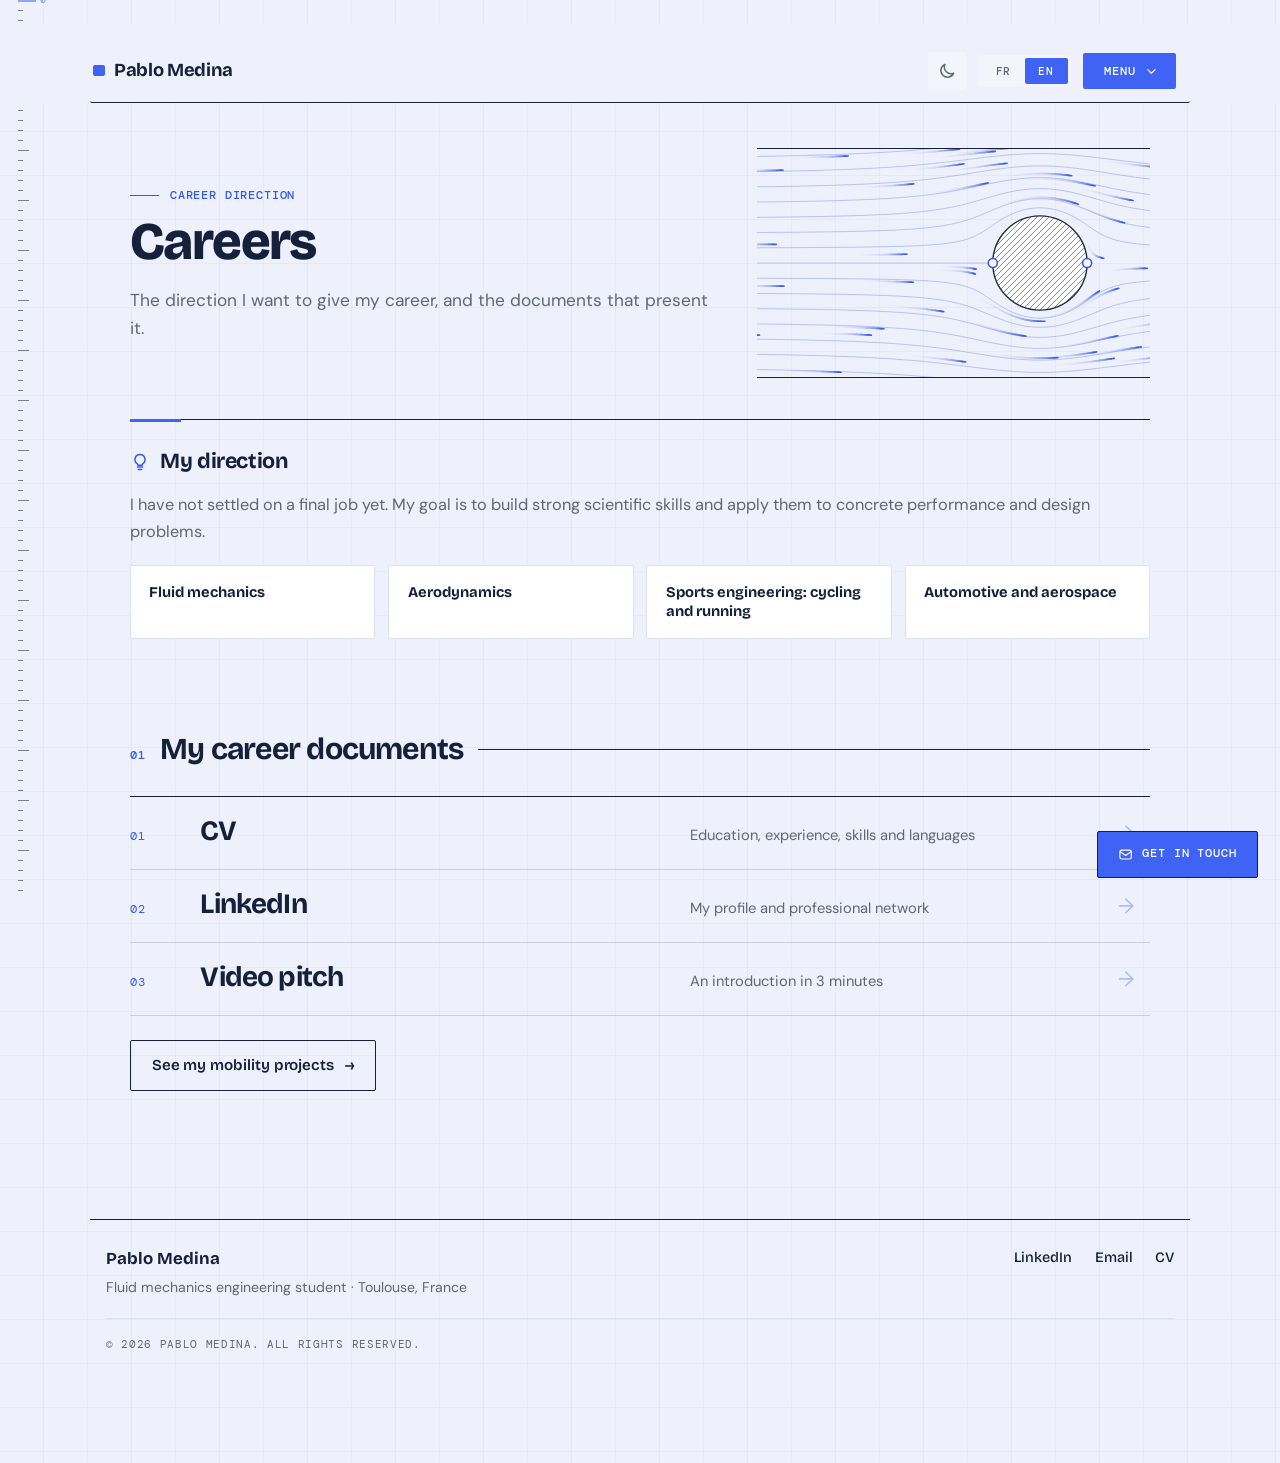
==== commit 89dea897: "Add files via upload" ====
--- a/careers.html
+++ b/careers.html
@@ -12,8 +12,8 @@
 <meta property="og:site_name" content="Pablo Medina">
 <meta property="og:title" content="Pablo Medina — E-portfolio">
 <meta property="og:description" content="Fluid mechanics engineering student at ENSEEIHT. Training and TIPE project, international mobility, career direction and sport.">
-<meta property="og:url" content="https://TON-PSEUDO.github.io/TON-DEPOT/careers.html">
-<meta property="og:image" content="https://TON-PSEUDO.github.io/TON-DEPOT/og-image.png">
+<meta property="og:url" content="https://pablomdn.github.io/eportfolio-n7/careers.html">
+<meta property="og:image" content="https://pablomdn.github.io/eportfolio-n7/og-image.png">
 <meta property="og:image:width" content="1200">
 <meta property="og:image:height" content="630">
 <meta property="og:locale" content="en_US">
